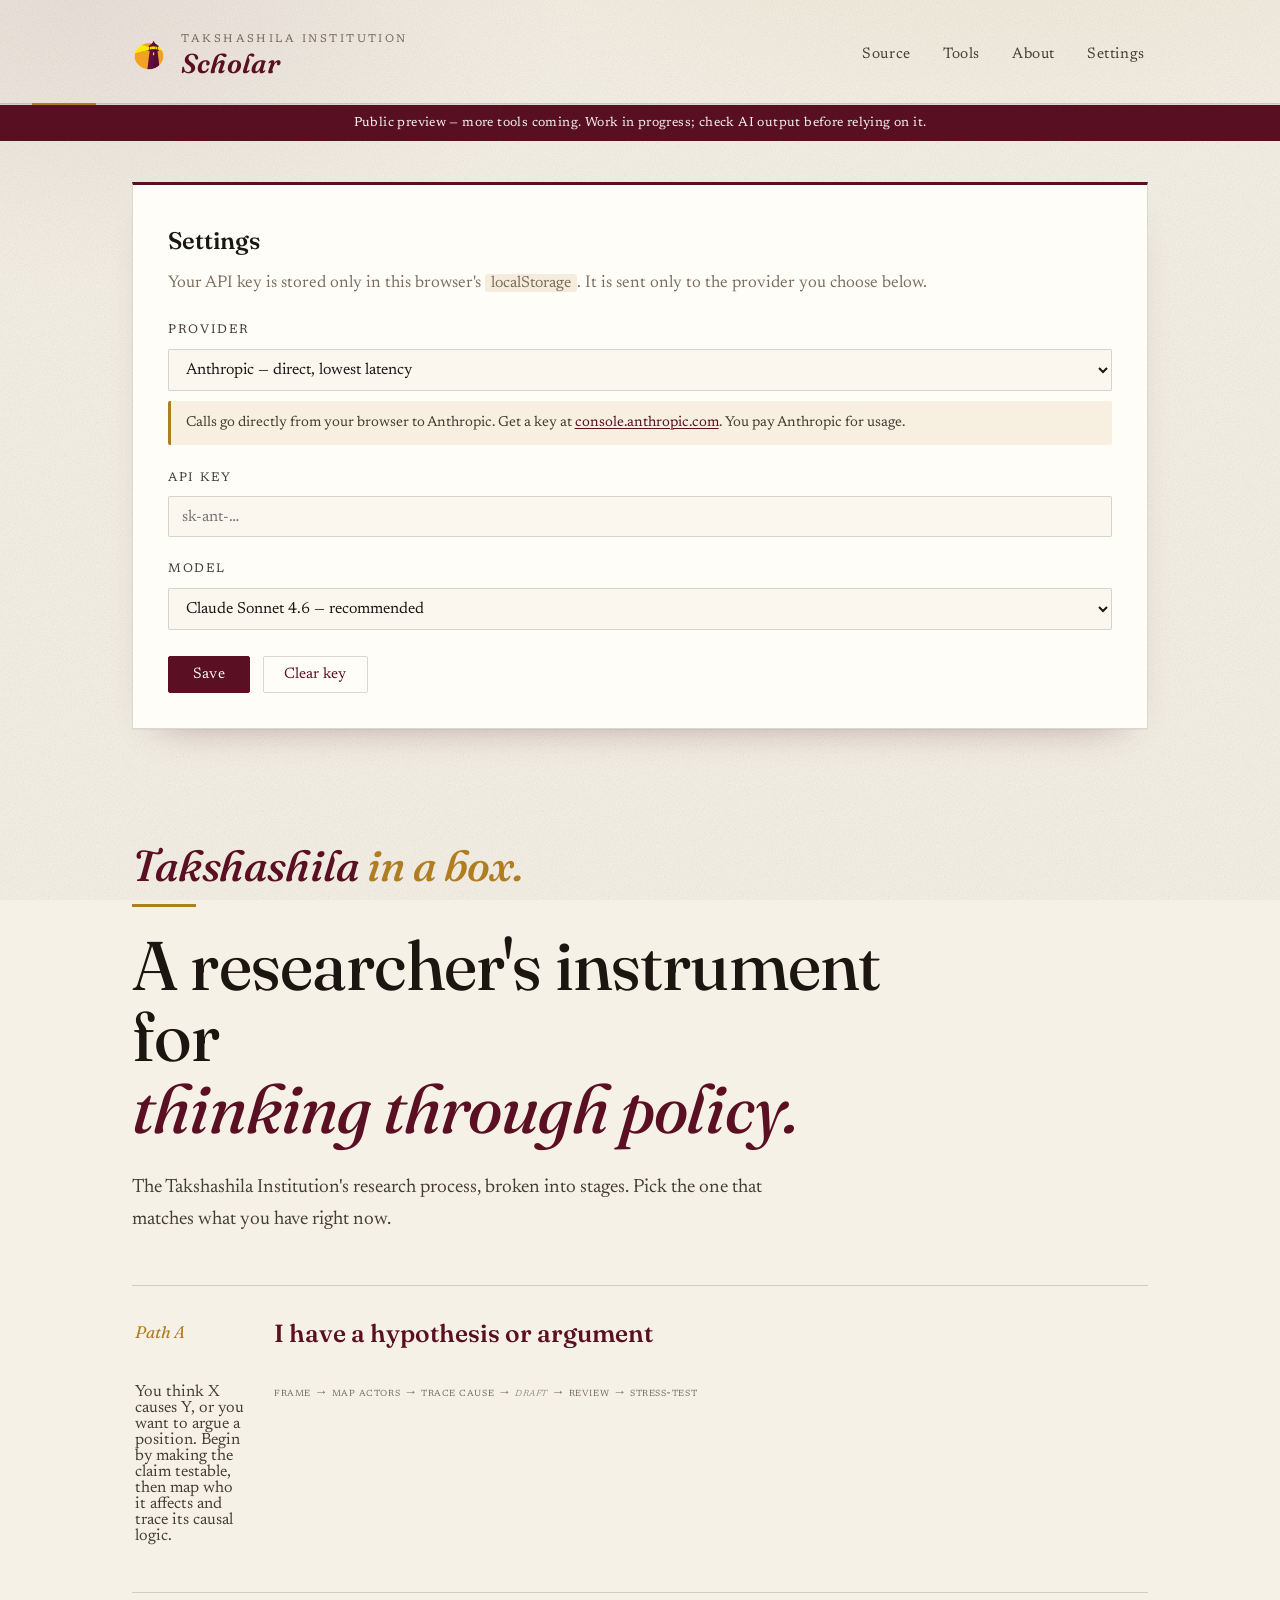
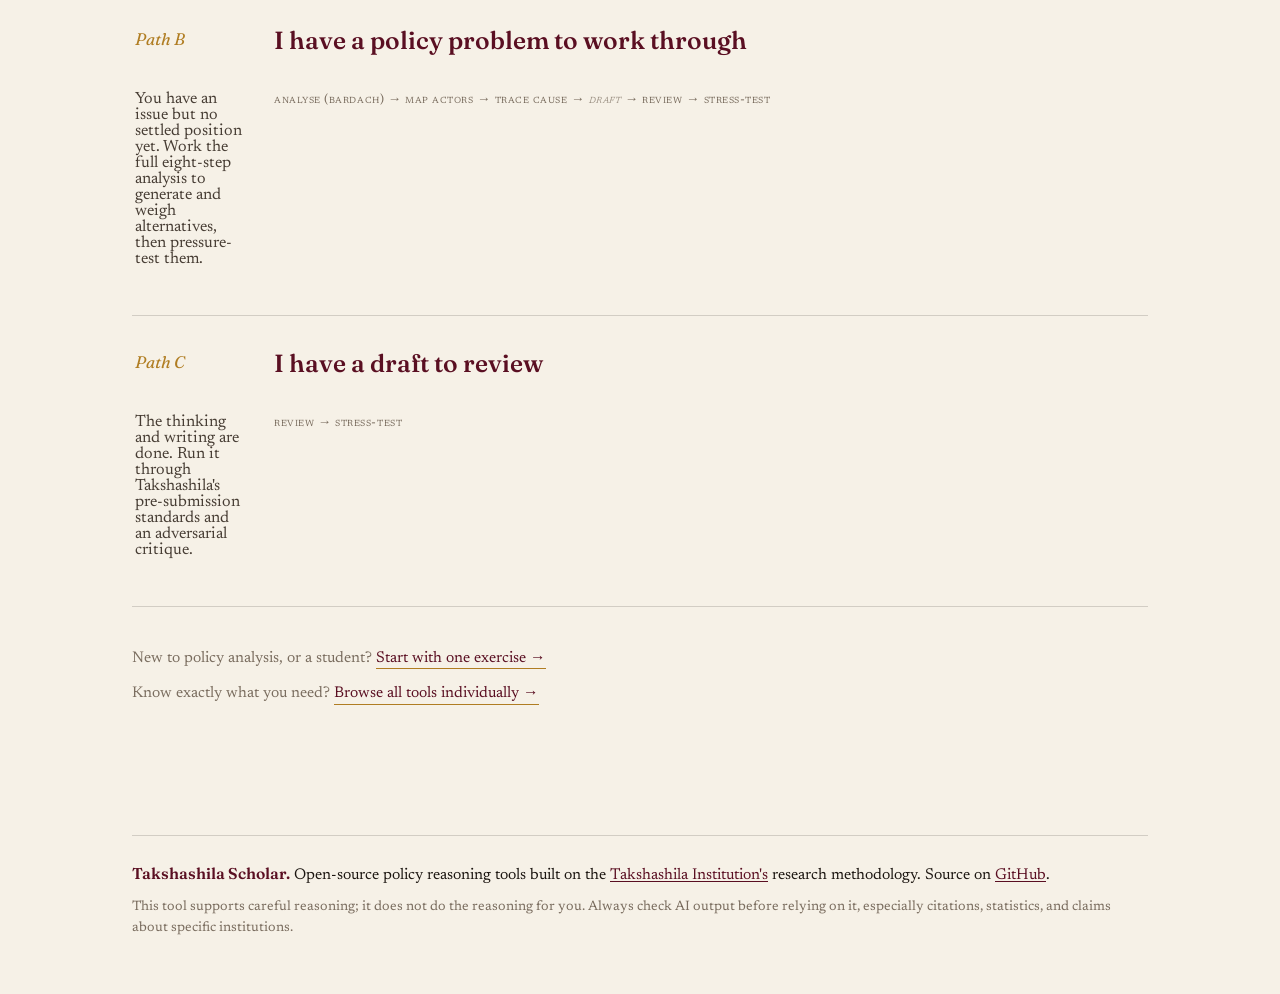
==== index.html @ da529933 "feat: enrich tool intros with framework details for first-time users - Bardach: name all 8 steps, ci" ====
<!DOCTYPE html>
<html lang="en">
<head>
  <meta charset="UTF-8">
  <meta name="viewport" content="width=device-width, initial-scale=1.0">
  <meta http-equiv="Cache-Control" content="no-cache, no-store, must-revalidate">
  <meta http-equiv="Pragma" content="no-cache">
  <meta http-equiv="Expires" content="0">
  <title>Takshashila Scholar — Policy Reasoning Tools</title>
  <meta name="description" content="Open-source policy reasoning tools built on Takshashila's research methodology. Bring your own Anthropic API key.">
  <link rel="preconnect" href="https://fonts.googleapis.com">
  <link rel="preconnect" href="https://fonts.gstatic.com" crossorigin>
  <link href="https://fonts.googleapis.com/css2?family=Fraunces:ital,opsz,wght@0,9..144,400..900;1,9..144,400..700&family=Newsreader:ital,opsz,wght@0,6..72,400..600;1,6..72,400..500&display=swap" rel="stylesheet">
  <link rel="stylesheet" href="styles.css?v=7">
</head>
<body>
  <div class="grain" aria-hidden="true"></div>

  <header class="masthead">
    <div class="container masthead-inner">
      <a class="brand" href="./" id="home-link">
        <img src="ti-symbol.png" alt="" class="brand-logo" aria-hidden="true">
        <span class="brand-text">
          <span class="brand-kicker">Takshashila Institution</span>
          <span class="brand-title">Scholar</span>
        </span>
      </a>
      <nav class="masthead-nav">
        <a class="ghost-btn" href="https://github.com/TakshashilaInst/scholar-web" target="_blank" rel="noopener">Source</a>
        <button id="tools-nav-btn" class="ghost-btn">Tools</button>
        <a class="ghost-btn" href="about.html">About</a>
        <button id="settings-btn" class="ghost-btn" aria-label="Settings">Settings</button>
      </nav>
    </div>
    <div class="masthead-rule" aria-hidden="true"></div>
    <div class="preview-banner">
      Public preview &mdash; more tools coming. Work in progress; check AI output before relying on it.
    </div>
  </header>

  <main class="container">

    <!-- Settings -->
    <section id="settings-panel" class="panel hidden">
      <h2 class="panel-title">Settings</h2>
      <p class="muted">Your API key is stored only in this browser's <code>localStorage</code>. It is sent only to the provider you choose below.</p>

      <label for="provider-select">Provider</label>
      <select id="provider-select">
        <option value="anthropic">Anthropic — direct, lowest latency</option>
        <option value="openrouter">OpenRouter — many models, cheaper options</option>
      </select>

      <div id="provider-note-anthropic" class="provider-note">
        Calls go directly from your browser to Anthropic. Get a key at <a href="https://console.anthropic.com" target="_blank" rel="noopener">console.anthropic.com</a>. You pay Anthropic for usage.
      </div>
      <div id="provider-note-openrouter" class="provider-note hidden">
        Calls go through OpenRouter, which proxies to many model providers including DeepSeek, Kimi, Gemini, GPT, Llama, Qwen, and Claude. One key, many models. Cheaper than calling frontier providers directly. Get a key at <a href="https://openrouter.ai/keys" target="_blank" rel="noopener">openrouter.ai/keys</a>. Note: OpenRouter is a third party that sees your requests in transit.
      </div>

      <label for="api-key">API key</label>
      <input type="password" id="api-key" placeholder="sk-…" autocomplete="off" spellcheck="false">

      <label for="model-select">Model</label>
      <select id="model-select"></select>
      <input type="text" id="model-custom" class="hidden" placeholder="provider/model-id (e.g. deepseek/deepseek-chat-v3.1)" autocomplete="off" spellcheck="false">

      <div class="panel-actions">
        <button id="save-settings" class="solid-btn">Save</button>
        <button id="clear-settings" class="line-btn">Clear key</button>
      </div>
    </section>

    <!-- Router: where are you? -->
    <section id="router" class="lede-wrap">
      <div class="lede">
        <p class="hero-strap">Takshashila <em>in a box.</em></p>
        <h1 class="display">A researcher's instrument for<br><em>thinking through policy.</em></h1>
        <p class="standfirst">The Takshashila Institution's research process, broken into stages. Pick the one that matches what you have right now.</p>
      </div>

      <ol class="route-list">
        <li><button class="route-card" data-path="A">
          <span class="route-tag">Path A</span>
          <h3>I have a hypothesis or argument</h3>
          <p>You think X causes Y, or you want to argue a position. Begin by making the claim testable, then map who it affects and trace its causal logic.</p>
          <span class="route-flow">Frame → Map actors → Trace cause → <i>draft</i> → Review → Stress-test</span>
        </button></li>
        <li><button class="route-card" data-path="B">
          <span class="route-tag">Path B</span>
          <h3>I have a policy problem to work through</h3>
          <p>You have an issue but no settled position yet. Work the full eight-step analysis to generate and weigh alternatives, then pressure-test them.</p>
          <span class="route-flow">Analyse (Bardach) → Map actors → Trace cause → <i>draft</i> → Review → Stress-test</span>
        </button></li>
        <li><button class="route-card" data-path="C">
          <span class="route-tag">Path C</span>
          <h3>I have a draft to review</h3>
          <p>The thinking and writing are done. Run it through Takshashila's pre-submission standards and an adversarial critique.</p>
          <span class="route-flow">Review → Stress-test</span>
        </button></li>
      </ol>

      <p class="route-newhere">New to policy analysis, or a student? <button id="student-start-btn" class="text-link">Start with one exercise →</button></p>
      <p class="route-aside">Know exactly what you need? <button id="show-all-tools" class="text-link">Browse all tools individually →</button></p>
    </section>

    <!-- Student on-ramp -->
    <section id="student-start" class="panel hidden">
      <button class="text-link back-to-router" data-act="router">← Back to the start</button>
      <h2 class="panel-title">New here? Start with one exercise.</h2>
      <p>You do not need to know the tools, or any of the frameworks. Policy reasoning is a craft. You learn it by doing it once, then doing it again.</p>
      <ol class="student-steps">
        <li>Pick a policy issue from this week's news — something you already have an opinion about.</li>
        <li>Run it through <strong>Policy Analysis</strong>. It walks you through eight steps and ends with a memo. The tool guides you; you do not need to know the method going in.</li>
        <li>Run <strong>Find a Framework</strong> on the same issue. Seeing which lenses apply to a problem you understand is the fastest way to build analytical vocabulary.</li>
      </ol>
      <p class="muted">Want the thinking behind all this first? Read <a href="about.html">how Scholar thinks</a>, or browse the full framework library at <a href="https://frameworks.pranaykotas.com" target="_blank" rel="noopener">frameworks.pranaykotas.com</a>.</p>
      <div class="panel-actions">
        <button id="student-begin" class="solid-btn">Begin: Policy Analysis →</button>
        <button class="line-btn back-to-router" data-act="router">See the guided paths instead</button>
      </div>
    </section>

    <!-- Path view: the chosen lifecycle -->
    <section id="path-view" class="path-view hidden">
      <button class="text-link back-to-router" data-act="router">← Choose a different starting point</button>
      <h2 class="path-title" id="path-title"></h2>
      <p class="path-sub" id="path-sub"></p>
      <div id="path-rail" class="rail rail-lg"></div>
      <ol id="stage-list" class="stage-list"></ol>
    </section>

    <!-- All tools grid -->
    <section id="workflow-select" class="hidden">
      <button class="text-link back-to-router" data-act="router">← Back to guided start</button>
      <h2 class="path-title">All tools</h2>
      <p class="path-sub">Each is a stage of the same research process. Pick one to use it on its own.</p>
      <ol class="workflow-grid">
        <li><button class="workflow-card" data-workflow="hypothesis"><span class="wf-index">01</span><h3>Hypothesis Development</h3><p>Turn an intuition into a testable, falsifiable claim. Produces a Research Brief.</p></button></li>
        <li><button class="workflow-card" data-workflow="framework"><span class="wf-index">02</span><h3>Find a Framework</h3><p>Match your problem to the Takshashila framework library and learn why each fits.</p></button></li>
        <li><button class="workflow-card" data-workflow="bardach"><span class="wf-index">03</span><h3>Policy Analysis</h3><p>Bardach's eight-step path: define the problem, build alternatives, select criteria, project outcomes, decide. India-specific lenses on state capacity and federalism.</p></button></li>
        <li><button class="workflow-card" data-workflow="stakeholder"><span class="wf-index">04</span><h3>Stakeholder Analysis</h3><p>Map the political economy: who holds power, who holds interest, who can block.</p></button></li>
        <li><button class="workflow-card" data-workflow="causal"><span class="wf-index">05</span><h3>Causal Loop Analysis</h3><p>Make implicit causal claims explicit. Name feedback loops. Find leverage points.</p></button></li>
        <li><button class="workflow-card" data-workflow="oped"><span class="wf-index">06</span><h3>Op-ed Draft</h3><p>A 600–900 word newspaper op-ed in the Takshashila voice, built on your analysis.</p></button></li>
        <li><button class="workflow-card" data-workflow="brief"><span class="wf-index">07</span><h3>Policy Brief Draft</h3><p>Problem, evidence, options, recommendation — in the Takshashila brief format.</p></button></li>
        <li><button class="workflow-card" data-workflow="discussion"><span class="wf-index">08</span><h3>Discussion Document</h3><p>A longer analytical piece that maps the problem and opens the debate.</p></button></li>
        <li><button class="workflow-card" data-workflow="review"><span class="wf-index">09</span><h3>Draft Review</h3><p>Pre-submission review on Takshashila standards: RBF, 21st-century realities, voice.</p></button></li>
        <li><button class="workflow-card" data-workflow="values"><span class="wf-index">10</span><h3>Values Review</h3><p>Read through Takshashila's five commitments: Freedom, Pluralism, Citizenship, Realism in IR, and 21st-century realities. Tensions surfaced as questions, not verdicts.</p></button></li>
        <li><button class="workflow-card" data-workflow="realities"><span class="wf-index">11</span><h3>21st-Century Realities Check</h3><p>Four lenses every Takshashila analysis must pass: climate change, the energy transition, the information age and AI, and complexity (unintended consequences in adaptive systems).</p></button></li>
        <li><button class="workflow-card" data-workflow="critique"><span class="wf-index">12</span><h3>Argument Critique</h3><p>Adversarial review: Baloney Detection, Sagan's method, named logical fallacies.</p></button></li>
        <li><button class="workflow-card" data-workflow="citations"><span class="wf-index">13</span><h3>Citation Formatter</h3><p>Reformat references to Takshashila house style. Use at the very end, before submission.</p></button></li>
      </ol>
    </section>

    <!-- Chat -->
    <section id="workflow-chat" class="chat hidden">
      <div id="chat-rail" class="rail rail-sm"></div>
      <div class="chat-header">
        <button id="back-btn" class="line-btn small">← Path</button>
        <h2 id="workflow-title" class="chat-title"></h2>
        <button id="reset-btn" class="line-btn small">Reset</button>
      </div>
      <div id="carry-note" class="carry-note hidden"></div>
      <div id="messages" class="messages"></div>
      <div id="next-step" class="next-step hidden"></div>
      <form id="input-form" class="input-form">
        <textarea id="input-text" placeholder="Write your message — Shift+Enter for a new line, Enter to send" rows="3"></textarea>
        <button type="submit" id="send-btn" class="solid-btn">Send</button>
      </form>
      <p class="muted small disclaimer">This conversation lives only in your browser. Refresh and it is gone. Nothing is sent anywhere except Anthropic's API.</p>
    </section>

  </main>

  <footer class="site-footer">
    <div class="container">
      <div class="footer-rule" aria-hidden="true"></div>
      <p class="footer-main">
        <strong>Takshashila Scholar.</strong>
        Open-source policy reasoning tools built on the <a href="https://takshashila.org.in" target="_blank" rel="noopener">Takshashila Institution's</a> research methodology.
        Source on <a href="https://github.com/TakshashilaInst/scholar-web" target="_blank" rel="noopener">GitHub</a>.
      </p>
      <p class="muted small">
        This tool supports careful reasoning; it does not do the reasoning for you. Always check AI output before relying on it, especially citations, statistics, and claims about specific institutions.
      </p>
    </div>
  </footer>

  <script src="prompts.js?v=7"></script>
  <script src="app.js?v=6"></script>
</body>
</html>
---- styles.css ----
/* ============================================================
   Takshashila Scholar — editorial / scholarly press aesthetic
   Fraunces (display) + Newsreader (body). Warm paper, deep
   maroon, gold hairlines, a quiet lighthouse. Zero build.
   ============================================================ */

:root {
  --ink:        #1c1611;
  --ink-soft:   #463c33;
  --muted:      #7a6d5f;
  --paper:      #f6f1e7;
  --paper-2:    #fbf7ee;
  --raised:     #fffdf7;
  --maroon:     #5a0f22;
  --maroon-dp:  #420a18;
  --gold:       #b07d22;
  --gold-bright:#cf9a33;
  --rule:       rgba(28, 22, 17, 0.16);
  --rule-soft:  rgba(28, 22, 17, 0.08);
  --shadow:     0 1px 0 rgba(28,22,17,0.04), 0 18px 40px -28px rgba(66,10,24,0.45);
  --maxw:       1080px;
  --serif-d:    'Fraunces', Georgia, serif;
  --serif-b:    'Newsreader', Georgia, serif;
}

* { box-sizing: border-box; margin: 0; padding: 0; }

html { -webkit-text-size-adjust: 100%; }

body {
  font-family: var(--serif-b);
  font-size: 1.0625rem;
  line-height: 1.65;
  color: var(--ink);
  background:
    radial-gradient(1200px 600px at 78% -8%, rgba(176,125,34,0.10), transparent 60%),
    radial-gradient(900px 520px at 6% 0%, rgba(90,15,34,0.07), transparent 55%),
    var(--paper);
  min-height: 100vh;
  font-variant-numeric: oldstyle-nums;
}

/* fine paper grain */
.grain {
  position: fixed; inset: 0; z-index: 0; pointer-events: none; opacity: 0.5;
  background-image: url("data:image/svg+xml,%3Csvg xmlns='http://www.w3.org/2000/svg' width='140' height='140'%3E%3Cfilter id='n'%3E%3CfeTurbulence type='fractalNoise' baseFrequency='0.85' numOctaves='2' stitchTiles='stitch'/%3E%3CfeColorMatrix type='saturate' values='0'/%3E%3C/filter%3E%3Crect width='140' height='140' filter='url(%23n)' opacity='0.4'/%3E%3C/svg%3E");
  mix-blend-mode: multiply;
}

.container { max-width: var(--maxw); margin: 0 auto; padding: 0 2rem; position: relative; z-index: 1; }

a { color: var(--maroon); text-decoration-thickness: 1px; text-underline-offset: 2px; }
a:hover { color: var(--gold); }

code {
  font-family: 'Newsreader', ui-monospace, monospace;
  background: rgba(176,125,34,0.13);
  padding: 0.05em 0.36em; border-radius: 3px; font-size: 0.94em;
}

/* ---------- Masthead ---------- */
.masthead { padding-top: 2.1rem; }
.masthead-inner { display: flex; align-items: center; justify-content: space-between; gap: 1rem; }

.brand { display: flex; align-items: center; gap: 0.95rem; text-decoration: none; color: var(--ink); }
.brand-logo { width: 34px; height: 34px; flex: none; display: block; object-fit: contain; }
.brand-text { display: flex; flex-direction: column; line-height: 1; }
.brand-kicker {
  font-size: 0.7rem; letter-spacing: 0.22em; text-transform: uppercase;
  color: var(--muted); font-family: var(--serif-b); margin-bottom: 0.32rem;
}
.brand-title {
  font-family: var(--serif-d); font-weight: 600; font-size: 1.7rem;
  font-style: italic; color: var(--maroon); letter-spacing: 0.005em;
}

.masthead-nav { display: flex; align-items: center; gap: 1.6rem; }
.masthead-nav a { text-decoration: none; }
.ghost-btn.is-active { color: var(--maroon); border-bottom-color: var(--gold); }

/* ---------- Article (About) ---------- */
.article { max-width: 720px; padding: 4rem 0 4.5rem; }
.article .overline { margin-bottom: 1.4rem; }
.article .display { margin-bottom: 1.5rem; }
.article .standfirst { margin-bottom: 3rem; }
.article h2 {
  font-family: var(--serif-d); font-weight: 520; font-size: 1.62rem;
  color: var(--maroon); line-height: 1.18;
  margin: 3rem 0 1rem; padding-top: 1.6rem; border-top: 1px solid var(--rule);
}
.article p { font-size: 1.1rem; line-height: 1.74; color: var(--ink-soft); margin-bottom: 1.15rem; }
.article p strong { color: var(--ink); font-weight: 600; }
.article ul { margin: 0 0 1.3rem 1.3rem; }
.article li { font-size: 1.08rem; line-height: 1.7; color: var(--ink-soft); margin-bottom: 0.7rem; }
.article li strong { color: var(--maroon); font-family: var(--serif-d); font-weight: 560; }
.article table { border-collapse: collapse; width: 100%; margin: 1.4rem 0 1.6rem; font-size: 1rem; }
.article th, .article td { border: 1px solid var(--rule); padding: 0.65rem 0.85rem; text-align: left; }
.article th { background: rgba(90,15,34,0.06); font-family: var(--serif-d); font-weight: 560; color: var(--maroon); }
.article td { color: var(--ink-soft); }
.article-cta { margin-top: 2.6rem; padding-top: 1.8rem; border-top: 1px solid var(--rule); font-size: 1.15rem; }

.masthead-rule {
  height: 0; border-top: 1px solid var(--rule);
  border-bottom: 1px solid var(--rule-soft);
  margin: 1.6rem 0 0;
}
.masthead-rule::after {
  content: ""; display: block; max-width: var(--maxw); margin: 0 auto;
  height: 2px; background: var(--gold); width: 64px; position: relative; top: -1px;
  margin-left: 2rem;
}

/* ---------- Preview banner ---------- */
.preview-banner {
  background: var(--maroon);
  color: #fbf7ee;
  font-family: var(--serif-b);
  font-size: 0.82rem;
  letter-spacing: 0.03em;
  text-align: center;
  padding: 0.45rem 1rem;
}

/* ---------- Buttons ---------- */
.solid-btn, .line-btn, .ghost-btn {
  font-family: var(--serif-b); font-size: 0.95rem; cursor: pointer;
  border-radius: 2px; transition: background .18s, color .18s, border-color .18s, transform .18s;
}
.solid-btn {
  background: var(--maroon); color: var(--paper-2); border: 1px solid var(--maroon);
  padding: 0.62rem 1.5rem; letter-spacing: 0.01em;
}
.solid-btn:hover { background: var(--maroon-dp); border-color: var(--maroon-dp); }
.solid-btn:disabled { background: var(--muted); border-color: var(--muted); cursor: not-allowed; }
.line-btn {
  background: transparent; color: var(--maroon);
  border: 1px solid var(--rule); padding: 0.6rem 1.3rem;
}
.line-btn:hover { border-color: var(--maroon); background: rgba(90,15,34,0.05); }
.line-btn.small { padding: 0.4rem 0.8rem; font-size: 0.85rem; }
.ghost-btn {
  background: transparent; color: var(--ink-soft); border: none;
  padding: 0.4rem 0.2rem; letter-spacing: 0.04em;
  border-bottom: 1px solid transparent;
}
.ghost-btn:hover { color: var(--maroon); border-bottom-color: var(--gold); }

/* ---------- Lede / hero ---------- */
.lede-wrap { padding: 4.5rem 0 5rem; }
.lede { max-width: 760px; }

.overline {
  font-size: 0.74rem; letter-spacing: 0.26em; text-transform: uppercase;
  color: var(--gold); margin-bottom: 1.6rem;
  opacity: 0; animation: rise .8s .05s ease forwards;
}
.hero-strap {
  font-family: var(--serif-d);
  font-weight: 500;
  font-style: italic;
  font-size: clamp(1.7rem, 4.6vw, 2.7rem);
  line-height: 1.1;
  letter-spacing: -0.01em;
  color: var(--maroon);
  margin-bottom: 1.4rem;
  padding-bottom: 1.1rem;
  position: relative;
  opacity: 0; animation: rise .8s .05s ease forwards;
}
.hero-strap em { font-style: italic; color: var(--gold); }
.hero-strap::after {
  content: ""; position: absolute; left: 0; bottom: 0;
  width: 64px; height: 3px; background: var(--gold);
}
.display {
  font-family: var(--serif-d);
  font-weight: 460;
  font-size: clamp(2.5rem, 6vw, 4.3rem);
  line-height: 1.04;
  letter-spacing: -0.012em;
  color: var(--ink);
  margin-bottom: 1.7rem;
  opacity: 0; animation: rise .9s .12s ease forwards;
}
.display em { font-style: italic; color: var(--maroon); }
.standfirst {
  font-size: 1.2rem; line-height: 1.7; color: var(--ink-soft);
  max-width: 60ch;
  opacity: 0; animation: rise .9s .22s ease forwards;
}

@keyframes rise {
  from { opacity: 0; transform: translateY(14px); }
  to   { opacity: 1; transform: translateY(0); }
}

/* ---------- Workflow grid ---------- */
.workflow-grid {
  list-style: none;
  margin-top: 3.4rem;
  display: grid;
  grid-template-columns: repeat(3, 1fr);
  border-top: 1px solid var(--rule);
  border-left: 1px solid var(--rule);
}
.workflow-grid > li {
  border-right: 1px solid var(--rule);
  border-bottom: 1px solid var(--rule);
  opacity: 0; animation: rise .7s ease forwards;
}
.workflow-grid > li:nth-child(1){ animation-delay:.28s }
.workflow-grid > li:nth-child(2){ animation-delay:.34s }
.workflow-grid > li:nth-child(3){ animation-delay:.40s }
.workflow-grid > li:nth-child(4){ animation-delay:.46s }
.workflow-grid > li:nth-child(5){ animation-delay:.52s }
.workflow-grid > li:nth-child(6){ animation-delay:.58s }

.workflow-card {
  display: block; width: 100%; height: 100%;
  text-align: left; background: transparent; border: none;
  padding: 2rem 1.7rem 2.1rem; cursor: pointer; position: relative;
  font-family: var(--serif-b);
  transition: background .22s;
}
.workflow-card::after {
  content: ""; position: absolute; left: 0; right: 0; bottom: -1px; height: 2px;
  background: var(--gold); transform: scaleX(0); transform-origin: left;
  transition: transform .3s ease;
}
.workflow-card:hover { background: var(--raised); }
.workflow-card:hover::after { transform: scaleX(1); }

.wf-index {
  font-family: var(--serif-d); font-size: 0.92rem; font-weight: 600;
  color: var(--gold); letter-spacing: 0.08em; display: block; margin-bottom: 1.1rem;
}
.workflow-card h3 {
  font-family: var(--serif-d); font-weight: 560; font-size: 1.3rem;
  color: var(--maroon); margin-bottom: 0.55rem; line-height: 1.15;
}
.workflow-card:hover h3 { color: var(--maroon-dp); }
.workflow-card p { color: var(--muted); font-size: 0.97rem; line-height: 1.55; }

/* ---------- Panel (settings) ---------- */
.panel {
  background: var(--raised);
  border: 1px solid var(--rule);
  border-top: 3px solid var(--maroon);
  padding: 2.2rem;
  margin: 2.6rem 0;
  box-shadow: var(--shadow);
}
.panel-title { font-family: var(--serif-d); font-weight: 560; font-size: 1.5rem; margin-bottom: 0.6rem; }
.panel label {
  display: block; font-size: 0.78rem; letter-spacing: 0.13em; text-transform: uppercase;
  color: var(--ink-soft); margin: 1.4rem 0 0.5rem;
}
.panel input, .panel select {
  width: 100%; padding: 0.7rem 0.8rem; font-family: var(--serif-b); font-size: 1rem;
  background: var(--paper-2); color: var(--ink);
  border: 1px solid var(--rule); border-radius: 2px;
}
.panel input:focus, .panel select:focus { outline: none; border-color: var(--maroon); }
.panel-actions { display: flex; gap: 0.8rem; margin-top: 1.6rem; }

.provider-note {
  margin-top: 0.6rem; padding: 0.7rem 0.9rem;
  background: rgba(176,125,34,0.10);
  border-left: 3px solid var(--gold);
  font-size: 0.9rem; color: var(--ink-soft); line-height: 1.55;
  border-radius: 2px;
}
.provider-note a { color: var(--maroon); }
#model-custom { margin-top: 0.5rem; }

/* ---------- Chat ---------- */
.chat { padding: 2.6rem 0 4rem; }
.chat-header {
  display: flex; align-items: center; justify-content: space-between; gap: 1rem;
  padding-bottom: 1.1rem; border-bottom: 1px solid var(--rule); margin-bottom: 1.6rem;
}
.chat-title { font-family: var(--serif-d); font-weight: 560; font-size: 1.6rem; color: var(--maroon); }

.messages {
  background: var(--raised);
  border: 1px solid var(--rule);
  padding: 1.8rem 2rem;
  min-height: 320px; max-height: 62vh; overflow-y: auto;
  box-shadow: var(--shadow);
}

.message { padding-bottom: 1.6rem; margin-bottom: 1.6rem; border-bottom: 1px solid var(--rule-soft); }
.message:last-child { border-bottom: none; margin-bottom: 0; padding-bottom: 0; }
.message-role {
  font-family: var(--serif-b); font-size: 0.72rem; letter-spacing: 0.2em;
  text-transform: uppercase; color: var(--muted); margin-bottom: 0.65rem;
}
.message.user .message-role { color: var(--gold); }
.message.assistant .message-role { color: var(--maroon); }
.message-content { white-space: normal; word-wrap: break-word; }
.message-content p { margin: 0 0 0.85rem; }
.message-content p:last-child { margin-bottom: 0; }
.message-content h1, .message-content h2, .message-content h3, .message-content h4 {
  font-family: var(--serif-d); color: var(--ink); margin: 1.3rem 0 0.6rem; line-height: 1.2;
}
.message-content h2 { font-size: 1.32rem; color: var(--maroon); }
.message-content h3 { font-size: 1.12rem; }
.message-content h4 { font-size: 1rem; }
.message-content ul, .message-content ol { margin: 0 0 0.9rem 1.3rem; }
.message-content li { margin-bottom: 0.3rem; }
.message-content strong { font-weight: 600; color: var(--ink); }
.message-content table { border-collapse: collapse; width: 100%; margin: 0.8rem 0 1rem; font-size: 0.96rem; }
.message-content th, .message-content td { border: 1px solid var(--rule); padding: 0.5rem 0.7rem; text-align: left; }
.message-content th { background: rgba(90,15,34,0.06); font-family: var(--serif-d); font-weight: 560; }
.message-content pre {
  background: #2a1d16; color: #f0e6d6; padding: 1rem 1.1rem;
  border-radius: 3px; overflow-x: auto; margin: 0 0 1rem;
}
.message-content pre code { background: transparent; padding: 0; color: inherit; }

.msg-tools { display: flex; gap: 0.6rem; margin-top: 1rem; }
.msg-tool {
  font-family: var(--serif-b); font-size: 0.78rem; letter-spacing: 0.06em;
  text-transform: uppercase; color: var(--muted);
  background: transparent; border: 1px solid var(--rule);
  padding: 0.34rem 0.75rem; border-radius: 2px; cursor: pointer;
  transition: color .15s, border-color .15s;
}
.msg-tool:hover { color: var(--maroon); border-color: var(--maroon); }

.thinking {
  color: var(--muted); font-style: italic; padding: 0.4rem 0;
}
.thinking::after {
  content: "···"; letter-spacing: 0.2em; animation: blink 1.2s steps(1) infinite;
}
@keyframes blink { 50% { opacity: 0.25; } }

.input-form { display: flex; gap: 0.9rem; align-items: stretch; margin-top: 1.4rem; }
.input-form textarea {
  flex: 1; padding: 0.85rem 1rem; font-family: var(--serif-b); font-size: 1.02rem;
  line-height: 1.55; background: var(--raised); color: var(--ink);
  border: 1px solid var(--rule); border-radius: 2px; resize: vertical;
}
.input-form textarea:focus { outline: none; border-color: var(--maroon); }
.input-form .solid-btn { align-self: stretch; padding-inline: 1.8rem; }

/* ---------- Footer ---------- */
.site-footer { margin-top: 3rem; padding: 0 0 3.4rem; }
.footer-rule { height: 1px; background: var(--rule); margin-bottom: 1.6rem; }
.footer-main { font-size: 0.98rem; margin-bottom: 0.5rem; }
.footer-main strong { font-family: var(--serif-d); color: var(--maroon); font-weight: 600; }

/* ---------- Utility ---------- */
.hidden { display: none !important; }
.muted { color: var(--muted); }
.small { font-size: 0.85rem; line-height: 1.55; }
.disclaimer { margin-top: 0.9rem; }

/* ---------- Responsive ---------- */
@media (max-width: 860px) {
  .workflow-grid { grid-template-columns: repeat(2, 1fr); }
}
@media (max-width: 600px) {
  .container { padding: 0 1.3rem; }
  .lede-wrap { padding: 3rem 0 3.4rem; }
  .workflow-grid { grid-template-columns: 1fr; }
  .input-form { flex-direction: column; }
  .input-form .solid-btn { width: 100%; }
  .masthead-rule::after { margin-left: 1.3rem; }

  /* Masthead: let the nav wrap below the brand instead of overflowing */
  .masthead { padding-top: 1.6rem; }
  .masthead-inner { flex-wrap: wrap; gap: 0.5rem 0.9rem; }
  .masthead-nav { gap: 1rem; font-size: 0.88rem; flex-wrap: wrap; }
  .brand-logo { width: 28px; height: 28px; }
  .brand-title { font-size: 1.45rem; }
  .brand-kicker { font-size: 0.64rem; }

  /* Chat and About tables: scroll inside their own box, never the page */
  .message-content table,
  .article table { display: block; overflow-x: auto; font-size: 0.9rem; white-space: normal; }
}

/* ---------- Router: choose a path ---------- */
.route-list { list-style: none; margin-top: 3rem; display: flex; flex-direction: column; gap: 0; border-top: 1px solid var(--rule); }
.route-list > li { border-bottom: 1px solid var(--rule); opacity: 0; animation: rise .7s ease forwards; }
.route-list > li:nth-child(1){ animation-delay:.28s }
.route-list > li:nth-child(2){ animation-delay:.36s }
.route-list > li:nth-child(3){ animation-delay:.44s }

.route-card {
  display: grid; grid-template-columns: 110px 1fr; gap: 1.8rem; align-items: start;
  width: 100%; text-align: left; background: transparent; border: none;
  padding: 2.1rem 1rem 2.1rem 0.2rem; cursor: pointer; font-family: var(--serif-b);
  transition: background .2s, padding-left .2s;
}
.route-card:hover { background: var(--raised); padding-left: 1.2rem; }
.route-tag {
  font-family: var(--serif-d); font-style: italic; font-size: 1.05rem;
  color: var(--gold); padding-top: 0.15rem;
}
.route-card h3 {
  font-family: var(--serif-d); font-weight: 560; font-size: 1.55rem;
  color: var(--maroon); margin-bottom: 0.5rem; line-height: 1.12;
}
.route-card:hover h3 { color: var(--maroon-dp); }
.route-card p { color: var(--ink-soft); font-size: 1.02rem; max-width: 64ch; margin-bottom: 0.9rem; }
.route-flow {
  display: inline-block; font-size: 0.84rem; letter-spacing: 0.04em;
  color: var(--muted); font-variant: small-caps; text-transform: lowercase;
}
.route-flow i { font-style: italic; opacity: 0.7; }

.route-newhere { margin-top: 2.4rem; font-size: 0.97rem; color: var(--muted); }
.route-aside { margin-top: 0.6rem; font-size: 0.97rem; color: var(--muted); }

.student-steps { margin: 1.2rem 0 1.4rem 1.3rem; }
.student-steps li { font-size: 1.05rem; line-height: 1.7; color: var(--ink-soft); margin-bottom: 0.7rem; padding-left: 0.3rem; }
.student-steps li strong { color: var(--maroon); font-family: var(--serif-d); font-weight: 560; }
#student-start p { font-size: 1.05rem; line-height: 1.7; color: var(--ink-soft); margin-bottom: 0.9rem; }
#student-start .back-to-router { display: inline-block; margin-bottom: 1.4rem; }
.text-link {
  background: none; border: none; padding: 0; cursor: pointer;
  font-family: var(--serif-b); font-size: inherit; color: var(--maroon);
  border-bottom: 1px solid var(--gold); line-height: 1.2;
}
.text-link:hover { color: var(--gold); }

/* ---------- Path view ---------- */
.path-view { padding: 3rem 0 4rem; }
.back-to-router { margin-bottom: 2rem; display: inline-block; }
.path-title { font-family: var(--serif-d); font-weight: 500; font-size: clamp(1.9rem,4vw,2.7rem); color: var(--ink); line-height: 1.1; margin-bottom: 0.7rem; }
.path-sub { font-size: 1.12rem; color: var(--ink-soft); max-width: 62ch; margin-bottom: 2.4rem; }

/* ---------- Rail ---------- */
.rail { display: flex; flex-wrap: wrap; align-items: center; gap: 0.55rem; }
.rail-lg { margin-bottom: 2.6rem; }
.rail-sm { margin-bottom: 1.4rem; padding-bottom: 1.2rem; border-bottom: 1px solid var(--rule-soft); }
.rail-node {
  font-family: var(--serif-b); font-size: 0.78rem; letter-spacing: 0.13em;
  text-transform: uppercase; color: var(--muted);
  padding: 0.34rem 0.7rem; border: 1px solid var(--rule); border-radius: 2px;
  background: transparent; white-space: nowrap;
}
.rail-node.is-done { color: var(--maroon); border-color: rgba(90,15,34,0.35); }
.rail-node.is-current {
  color: var(--paper-2); background: var(--maroon); border-color: var(--maroon);
  font-weight: 600;
}
.rail-node.is-draft { font-style: italic; text-transform: none; letter-spacing: 0.04em; border-style: dashed; }
.rail-sep { color: var(--rule); font-size: 0.85rem; }
.rail-sm .rail-node { font-size: 0.7rem; padding: 0.26rem 0.55rem; }

/* ---------- Stage list ---------- */
.stage-list { list-style: none; border-top: 1px solid var(--rule); }
.stage-row {
  display: grid; grid-template-columns: 44px 1fr auto; gap: 1.4rem; align-items: center;
  padding: 1.7rem 0.6rem 1.7rem 0.2rem; border-bottom: 1px solid var(--rule);
  cursor: pointer; transition: background .18s, padding-left .18s;
}
.stage-row:not(.is-draft):hover { background: var(--raised); padding-left: 1rem; }
.stage-num { font-family: var(--serif-d); font-size: 1.2rem; color: var(--gold); font-weight: 600; }
.stage-body h4 { font-family: var(--serif-d); font-weight: 560; font-size: 1.28rem; color: var(--maroon); margin-bottom: 0.3rem; }
.stage-body p { color: var(--muted); font-size: 0.97rem; max-width: 62ch; }
.stage-cta { font-size: 0.9rem; color: var(--maroon); white-space: nowrap; }
.stage-row.is-draft { cursor: default; opacity: 0.78; }
.stage-row.is-draft .stage-body h4 { color: var(--ink-soft); font-style: italic; }
.stage-row.is-draft .stage-num { color: var(--muted); }

/* ---------- Carryover note ---------- */
.carry-note {
  background: rgba(176,125,34,0.12); border-left: 3px solid var(--gold);
  padding: 0.85rem 1.1rem; font-size: 0.93rem; color: var(--ink-soft);
  margin-bottom: 1.2rem; border-radius: 2px;
}
.carry-note strong { font-family: var(--serif-d); color: var(--maroon); }

/* ---------- Next step ---------- */
.next-step {
  margin-top: 1.6rem; padding: 1.6rem 1.7rem;
  background: var(--raised); border: 1px solid var(--rule);
  border-left: 3px solid var(--maroon); border-radius: 2px;
}
.next-label {
  font-size: 0.72rem; letter-spacing: 0.2em; text-transform: uppercase;
  color: var(--gold); margin-bottom: 0.5rem;
}
.next-step h4 { font-family: var(--serif-d); font-weight: 560; font-size: 1.3rem; color: var(--maroon); margin-bottom: 0.4rem; }
.next-step p { font-size: 0.98rem; margin-bottom: 0.6rem; }
.next-actions { display: flex; flex-wrap: wrap; gap: 0.8rem; margin-top: 1rem; }

@media (max-width: 600px) {
  .route-card { grid-template-columns: 1fr; gap: 0.6rem; }
  .stage-row { grid-template-columns: 32px 1fr; }
  .stage-cta { display: none; }
}

@media (prefers-reduced-motion: reduce) {
  * { animation: none !important; transition: none !important; }
  .overline, .hero-strap, .display, .standfirst, .workflow-grid > li, .route-list > li { opacity: 1; }
}
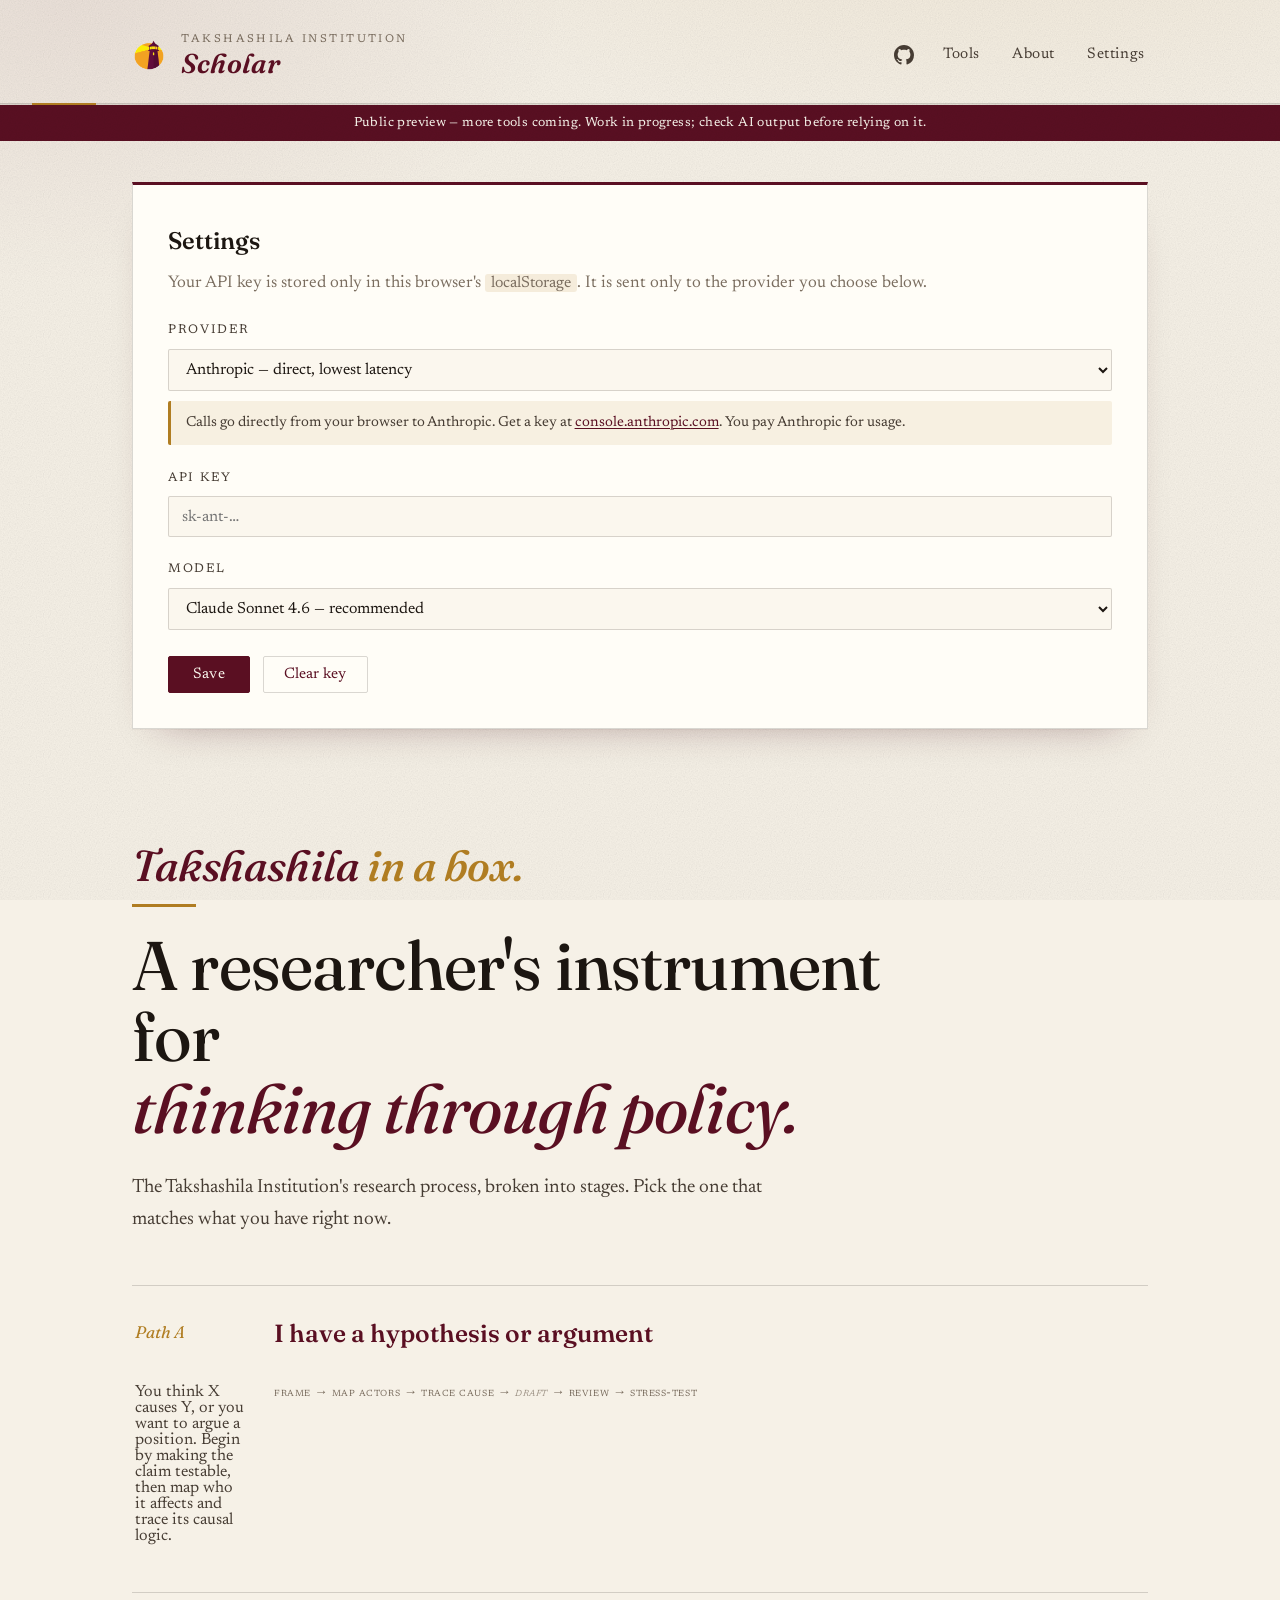
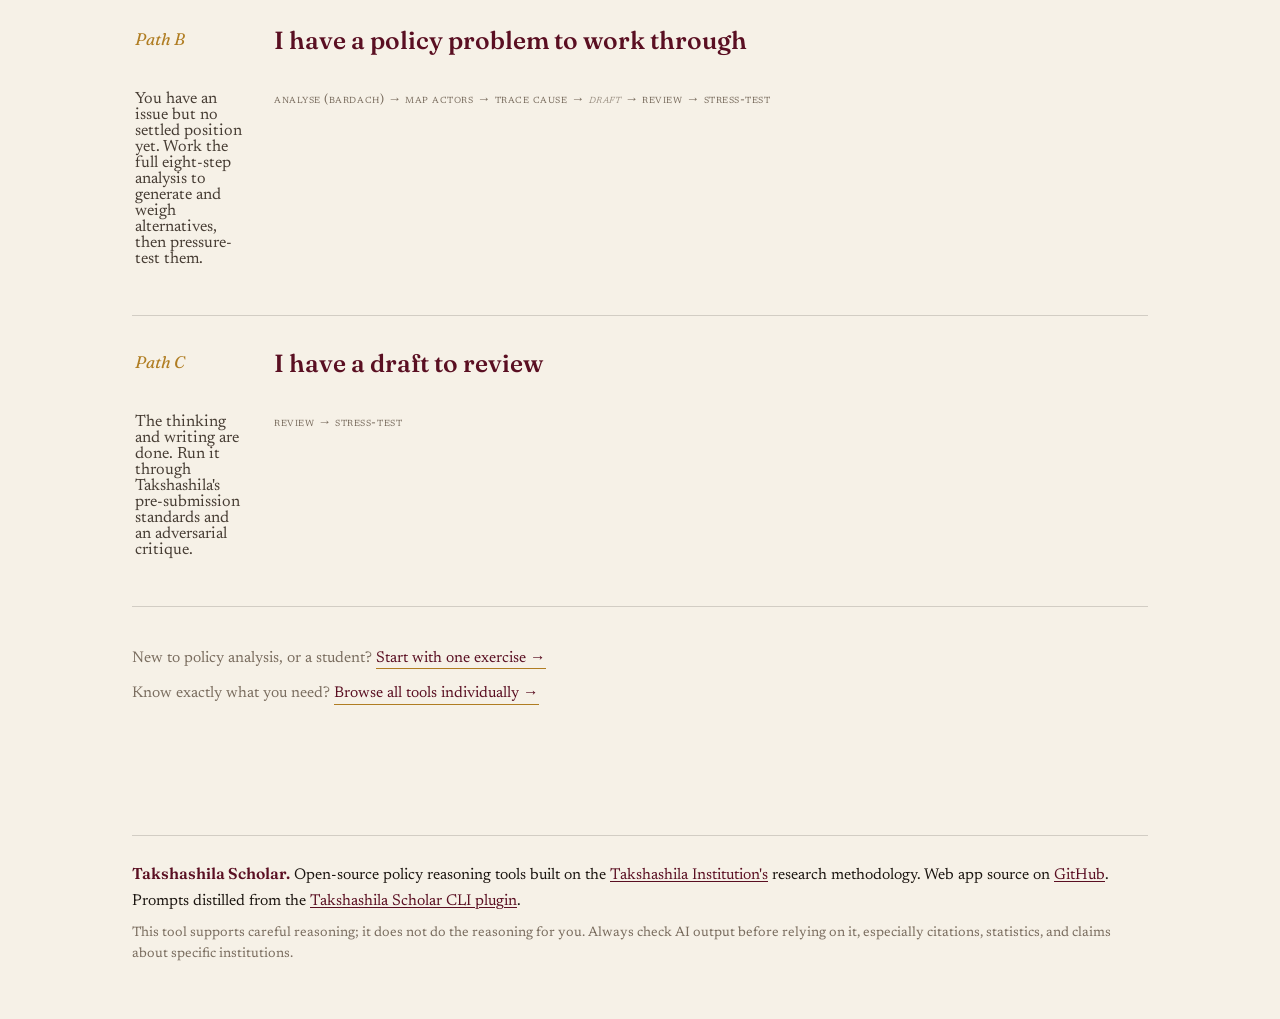
==== commit 783ebac1: "feat: GitHub icon in nav, attribute CLI plugin repo in footer" ====
--- a/index.html
+++ b/index.html
@@ -11,7 +11,7 @@
   <link rel="preconnect" href="https://fonts.googleapis.com">
   <link rel="preconnect" href="https://fonts.gstatic.com" crossorigin>
   <link href="https://fonts.googleapis.com/css2?family=Fraunces:ital,opsz,wght@0,9..144,400..900;1,9..144,400..700&family=Newsreader:ital,opsz,wght@0,6..72,400..600;1,6..72,400..500&display=swap" rel="stylesheet">
-  <link rel="stylesheet" href="styles.css?v=7">
+  <link rel="stylesheet" href="styles.css?v=8">
 </head>
 <body>
   <div class="grain" aria-hidden="true"></div>
@@ -26,7 +26,9 @@
         </span>
       </a>
       <nav class="masthead-nav">
-        <a class="ghost-btn" href="https://github.com/TakshashilaInst/scholar-web" target="_blank" rel="noopener">Source</a>
+        <a class="ghost-btn github-btn" href="https://github.com/TakshashilaInst/scholar-web" target="_blank" rel="noopener" aria-label="Source on GitHub">
+          <svg class="github-icon" viewBox="0 0 16 16" aria-hidden="true"><path d="M8 0C3.58 0 0 3.58 0 8c0 3.54 2.29 6.53 5.47 7.59.4.07.55-.17.55-.38 0-.19-.01-.82-.01-1.49-2.01.37-2.53-.49-2.69-.94-.09-.23-.48-.94-.82-1.13-.28-.15-.68-.52-.01-.53.63-.01 1.08.58 1.23.82.72 1.21 1.87.87 2.33.66.07-.52.28-.87.51-1.07-1.78-.2-3.64-.89-3.64-3.95 0-.87.31-1.59.82-2.15-.08-.2-.36-1.02.08-2.12 0 0 .67-.21 2.2.82.64-.18 1.32-.27 2-.27.68 0 1.36.09 2 .27 1.53-1.04 2.2-.82 2.2-.82.44 1.1.16 1.92.08 2.12.51.56.82 1.27.82 2.15 0 3.07-1.87 3.75-3.65 3.95.29.25.54.73.54 1.48 0 1.07-.01 1.93-.01 2.2 0 .21.15.46.55.38A8.013 8.013 0 0016 8c0-4.42-3.58-8-8-8z"/></svg>
+        </a>
         <button id="tools-nav-btn" class="ghost-btn">Tools</button>
         <a class="ghost-btn" href="about.html">About</a>
         <button id="settings-btn" class="ghost-btn" aria-label="Settings">Settings</button>
@@ -178,7 +180,8 @@
       <p class="footer-main">
         <strong>Takshashila Scholar.</strong>
         Open-source policy reasoning tools built on the <a href="https://takshashila.org.in" target="_blank" rel="noopener">Takshashila Institution's</a> research methodology.
-        Source on <a href="https://github.com/TakshashilaInst/scholar-web" target="_blank" rel="noopener">GitHub</a>.
+        Web app source on <a href="https://github.com/TakshashilaInst/scholar-web" target="_blank" rel="noopener">GitHub</a>.
+        Prompts distilled from the <a href="https://github.com/pranaykotas/takshashila-scholar" target="_blank" rel="noopener">Takshashila Scholar CLI plugin</a>.
       </p>
       <p class="muted small">
         This tool supports careful reasoning; it does not do the reasoning for you. Always check AI output before relying on it, especially citations, statistics, and claims about specific institutions.
--- a/styles.css
+++ b/styles.css
@@ -144,6 +144,9 @@
   border-bottom: 1px solid transparent;
 }
 .ghost-btn:hover { color: var(--maroon); border-bottom-color: var(--gold); }
+.github-btn { padding: 0; border: none; line-height: 0; }
+.github-icon { width: 20px; height: 20px; fill: var(--ink-soft); display: block; transition: fill .18s; }
+.github-btn:hover .github-icon { fill: var(--maroon); }
 
 /* ---------- Lede / hero ---------- */
 .lede-wrap { padding: 4.5rem 0 5rem; }
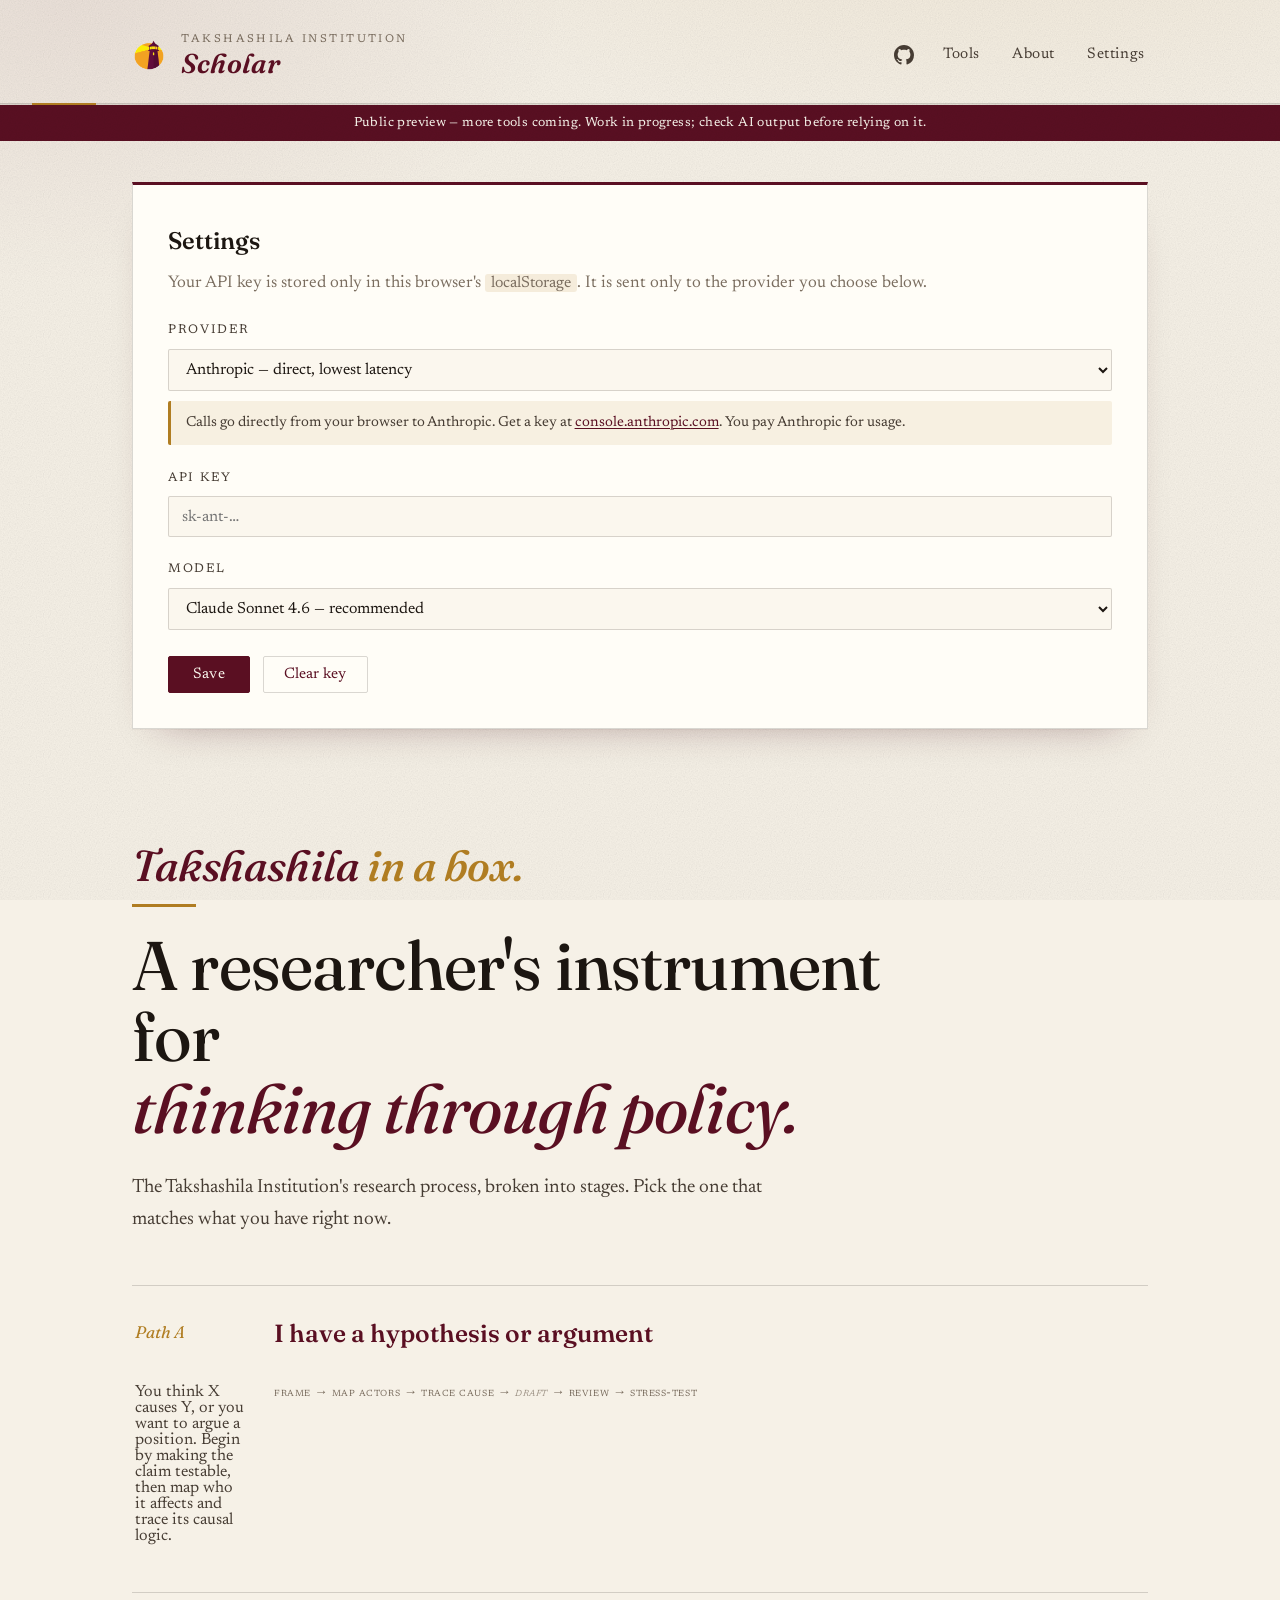
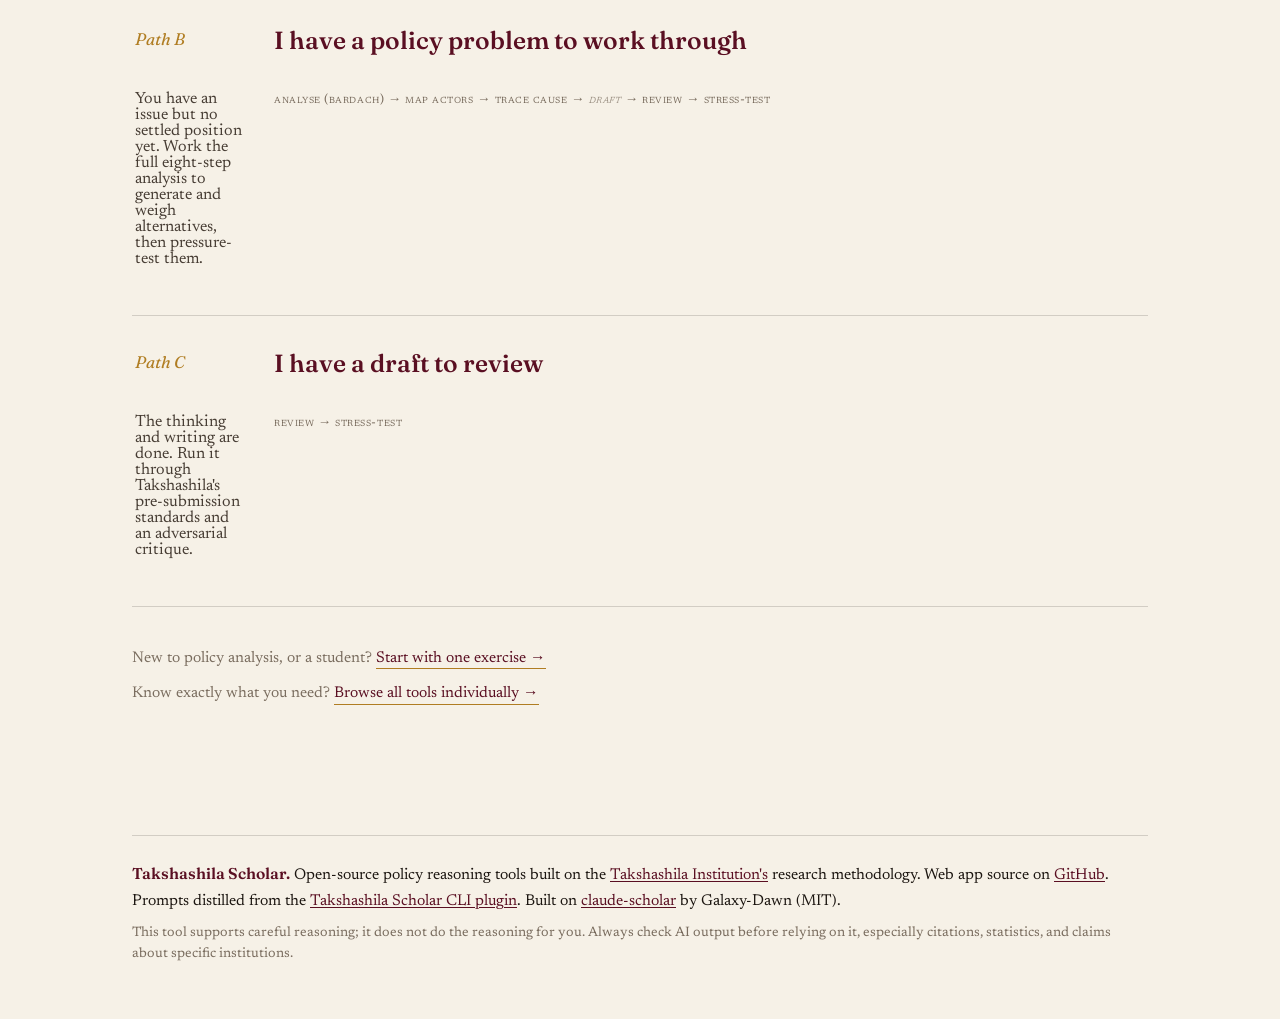
==== commit be681b43: "docs: credit Galaxy-Dawn/claude-scholar as the original upstream repo" ====
--- a/index.html
+++ b/index.html
@@ -182,6 +182,7 @@
         Open-source policy reasoning tools built on the <a href="https://takshashila.org.in" target="_blank" rel="noopener">Takshashila Institution's</a> research methodology.
         Web app source on <a href="https://github.com/TakshashilaInst/scholar-web" target="_blank" rel="noopener">GitHub</a>.
         Prompts distilled from the <a href="https://github.com/pranaykotas/takshashila-scholar" target="_blank" rel="noopener">Takshashila Scholar CLI plugin</a>.
+        Built on <a href="https://github.com/Galaxy-Dawn/claude-scholar" target="_blank" rel="noopener">claude-scholar</a> by Galaxy-Dawn (MIT).
       </p>
       <p class="muted small">
         This tool supports careful reasoning; it does not do the reasoning for you. Always check AI output before relying on it, especially citations, statistics, and claims about specific institutions.
